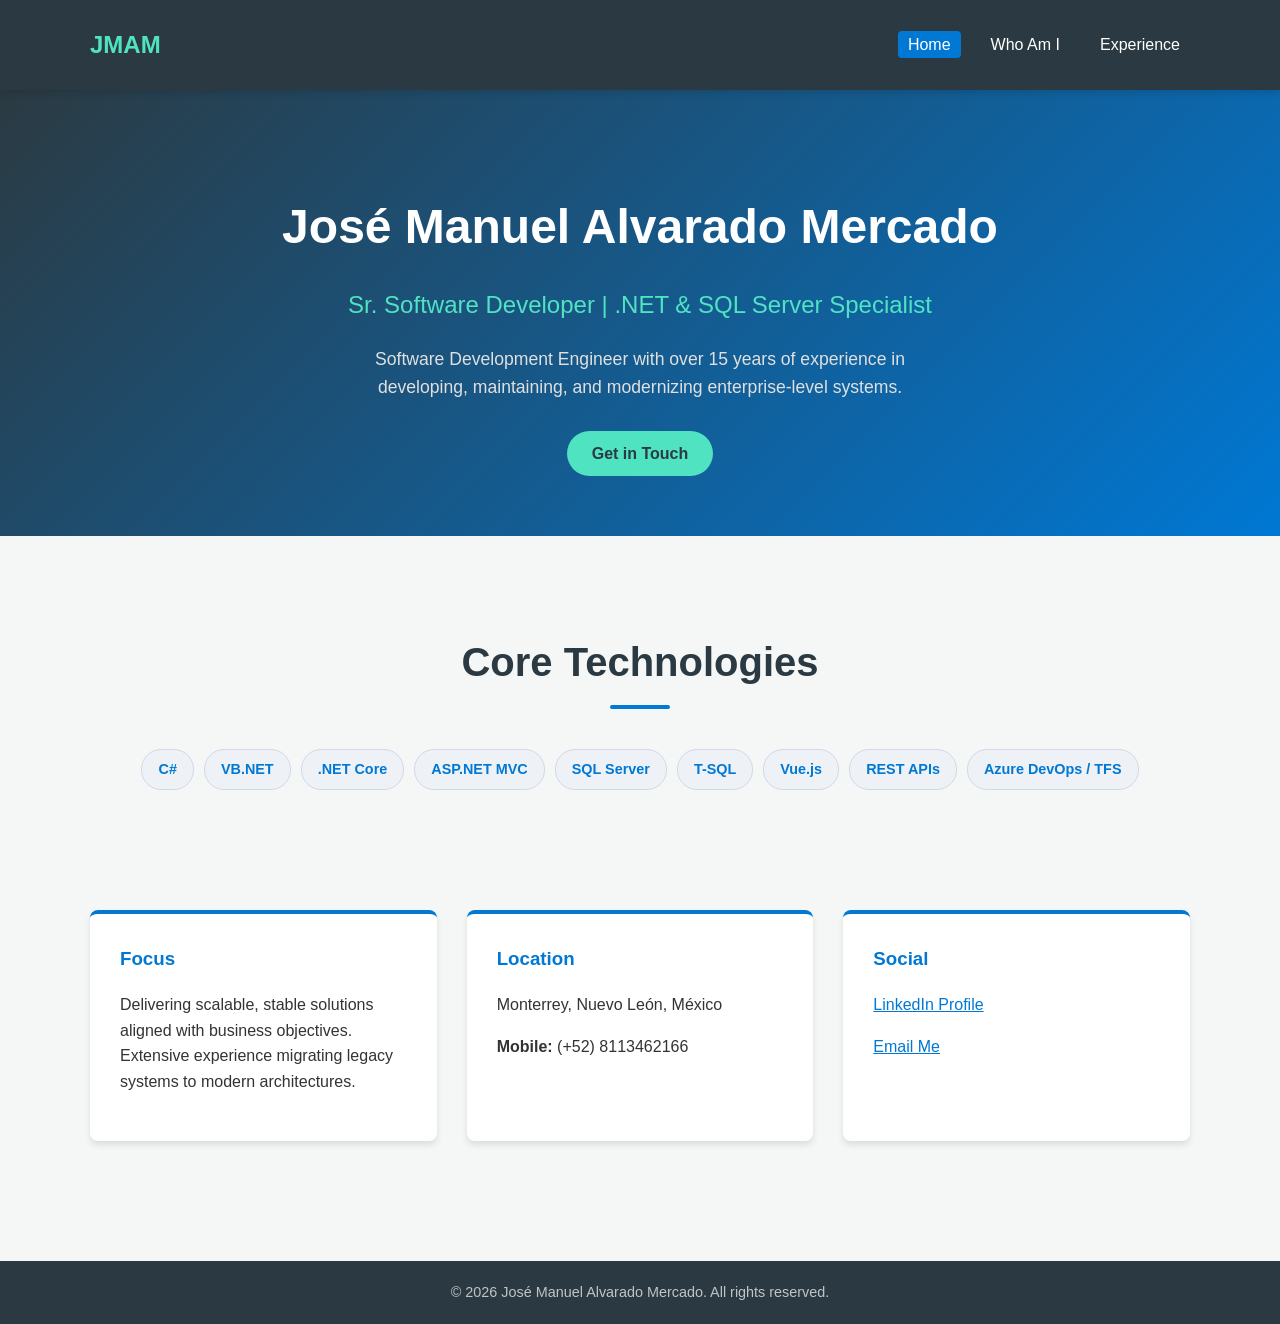
==== index.html @ 151bdc38 "Subir pagina" ====
<!DOCTYPE html>
<html lang="en">
<head>
    <meta charset="UTF-8">
    <meta name="viewport" content="width=device-width, initial-scale=1.0">
    <title>CV - José Manuel Alvarado Mercado</title>
    <link rel="stylesheet" href="style.css">
</head>
<body>

    <header>
        <div class="container">
            <nav>
                <a href="index.html" class="logo">JMAM</a>
                <ul>
                    <li><a href="index.html" class="active">Home</a></li>
                    <li><a href="about.html">Who Am I</a></li>
                    <li><a href="experience.html">Experience</a></li>
                </ul>
            </nav>
        </div>
    </header>

    <section class="hero">
        <div class="container">
            <h1>José Manuel Alvarado Mercado</h1>
            <h2>Sr. Software Developer | .NET & SQL Server Specialist</h2>
            <p>Software Development Engineer with over 15 years of experience in developing, maintaining, and modernizing enterprise-level systems.</p>
            <a href="mailto:jose_alvarado@live.com.mx" class="btn">Get in Touch</a>
        </div>
    </section>

    <section class="skills-highlight">
        <div class="container">
            <h2 class="section-title">Core Technologies</h2>
            <div class="skills-container">
                <span class="skill-badge">C#</span>
                <span class="skill-badge">VB.NET</span>
                <span class="skill-badge">.NET Core</span>
                <span class="skill-badge">ASP.NET MVC</span>
                <span class="skill-badge">SQL Server</span>
                <span class="skill-badge">T-SQL</span>
                <span class="skill-badge">Vue.js</span>
                <span class="skill-badge">REST APIs</span>
                <span class="skill-badge">Azure DevOps / TFS</span>
            </div>
        </div>
    </section>

    <section>
        <div class="container">
            <div class="card-grid">
                <div class="card">
                    <h3>Focus</h3>
                    <p>Delivering scalable, stable solutions aligned with business objectives. Extensive experience migrating legacy systems to modern architectures.</p>
                </div>
                <div class="card">
                    <h3>Location</h3>
                    <p>Monterrey, Nuevo León, México</p>
                    <p><strong>Mobile:</strong> (+52) 8113462166</p>
                </div>
                <div class="card">
                    <h3>Social</h3>
                    <p><a href="https://www.linkedin.com/in/josemanuel230975/" target="_blank" style="color: var(--primary);">LinkedIn Profile</a></p>
                    <p><a href="mailto:jose_alvarado@live.com.mx" style="color: var(--primary);">Email Me</a></p>
                </div>
            </div>
        </div>
    </section>

    <footer>
        <div class="container">
            <p>&copy; 2026 José Manuel Alvarado Mercado. All rights reserved.</p>
        </div>
    </footer>

</body>
</html>
---- style.css ----
:root {
    --primary: #0078d4; /* Microsoft Blue inspired */
    --secondary: #2b3a42;
    --accent: #50e3c2;
    --background: #f4f7f6;
    --card-bg: #ffffff;
    --text-color: #333333;
    --muted-text: #666666;
    --border-radius: 8px;
    --shadow: 0 4px 6px rgba(0, 0, 0, 0.1);
    --transition: all 0.3s ease;
}

body {
    font-family: 'Segoe UI', Tahoma, Geneva, Verdana, sans-serif;
    background-color: var(--background);
    color: var(--text-color);
    margin: 0;
    padding: 0;
    line-height: 1.6;
}

header {
    background-color: var(--secondary);
    color: white;
    padding: 1rem 0;
    box-shadow: var(--shadow);
    position: sticky;
    top: 0;
    z-index: 100;
}

.container {
    max-width: 1100px;
    margin: 0 auto;
    padding: 0 20px;
}

nav {
    display: flex;
    justify-content: space-between;
    align-items: center;
}

.logo {
    font-size: 1.5rem;
    font-weight: bold;
    color: var(--accent);
    text-decoration: none;
}

nav ul {
    list-style: none;
    padding: 0;
    display: flex;
    gap: 20px;
}

nav ul li a {
    color: white;
    text-decoration: none;
    font-weight: 500;
    transition: var(--transition);
    padding: 5px 10px;
    border-radius: 4px;
}

nav ul li a:hover, nav ul li a.active {
    background-color: var(--primary);
    color: white;
}

/* Hero Section */
.hero {
    background: linear-gradient(135deg, var(--secondary) 0%, var(--primary) 100%);
    color: white;
    padding: 60px 0;
    text-align: center;
}

.hero h1 {
    font-size: 3rem;
    margin-bottom: 10px;
}

.hero h2 {
    font-size: 1.5rem;
    font-weight: 300;
    margin-bottom: 20px;
    color: var(--accent);
}

.hero p {
    font-size: 1.1rem;
    max-width: 600px;
    margin: 0 auto 30px;
    color: #e0e0e0;
}

.btn {
    display: inline-block;
    padding: 10px 25px;
    background-color: var(--accent);
    color: var(--secondary);
    text-decoration: none;
    border-radius: 50px;
    font-weight: bold;
    transition: var(--transition);
}

.btn:hover {
    background-color: #3bdfb8;
    transform: translateY(-2px);
}

/* Sections */
section {
    padding: 60px 0;
}

h2.section-title {
    text-align: center;
    font-size: 2.5rem;
    margin-bottom: 40px;
    color: var(--secondary);
    position: relative;
    padding-bottom: 15px;
}

h2.section-title::after {
    content: '';
    position: absolute;
    bottom: 0;
    left: 50%;
    transform: translateX(-50%);
    width: 60px;
    height: 4px;
    background-color: var(--primary);
    border-radius: 2px;
}

/* Cards */
.card-grid {
    display: grid;
    grid-template-columns: repeat(auto-fit, minmax(300px, 1fr));
    gap: 30px;
}

.card {
    background: var(--card-bg);
    padding: 30px;
    border-radius: var(--border-radius);
    box-shadow: var(--shadow);
    transition: var(--transition);
    border-top: 4px solid var(--primary);
}

.card:hover {
    transform: translateY(-5px);
    box-shadow: 0 10px 20px rgba(0, 0, 0, 0.15);
}

.card h3 {
    color: var(--primary);
    margin-top: 0;
}

/* Skills Badges */
.skills-container {
    display: flex;
    flex-wrap: wrap;
    gap: 10px;
    justify-content: center;
}

.skill-badge {
    background-color: #eef2f7;
    color: var(--primary);
    padding: 8px 16px;
    border-radius: 20px;
    font-size: 0.9rem;
    font-weight: 600;
    border: 1px solid #d1d9e6;
}

/* Timeline specific for Experience */
.timeline {
    position: relative;
    max-width: 800px;
    margin: 0 auto;
}

.timeline::after {
    content: '';
    position: absolute;
    width: 4px;
    background-color: #ddd;
    top: 0;
    bottom: 0;
    left: 20px; /* Aligned left for responsiveness */
    margin-left: -2px;
}

.timeline-item {
    padding: 10px 40px;
    position: relative;
    background-color: inherit;
    width: 100%;
    box-sizing: border-box;
}

.timeline-item::after {
    content: '';
    position: absolute;
    width: 20px;
    height: 20px;
    right: auto;
    left: 10px; /* Align dot */
    background-color: var(--card-bg);
    border: 4px solid var(--primary);
    top: 25px;
    border-radius: 50%;
    z-index: 1;
}

.timeline-content {
    background-color: white;
    padding: 20px 30px;
    border-radius: var(--border-radius);
    box-shadow: var(--shadow);
}

.timeline-date {
    font-size: 0.85rem;
    color: var(--muted-text);
    margin-bottom: 5px;
    display: block;
    font-weight: bold;
}

.timeline-company {
    color: var(--primary);
    font-weight: bold;
    font-size: 1.1rem;
}

/* Footer */
footer {
    background-color: var(--secondary);
    color: white;
    text-align: center;
    padding: 20px 0;
    margin-top: 60px;
}

footer p {
    margin: 0;
    font-size: 0.9rem;
    opacity: 0.7;
}

/* Utility */
.logo-placeholder {
    width: 50px;
    height: 50px;
    background: #ddd;
    border-radius: 50%;
    display: inline-block;
    margin-bottom: 15px;
}

@media screen and (max-width: 600px) {
    .timeline::after {
        left: 20px;
    }
    .timeline-item {
        padding-left: 50px;
    }
    .timeline-item::after {
        left: 10px;
    }
    .hero h1 {
        font-size: 2rem;
    }
}
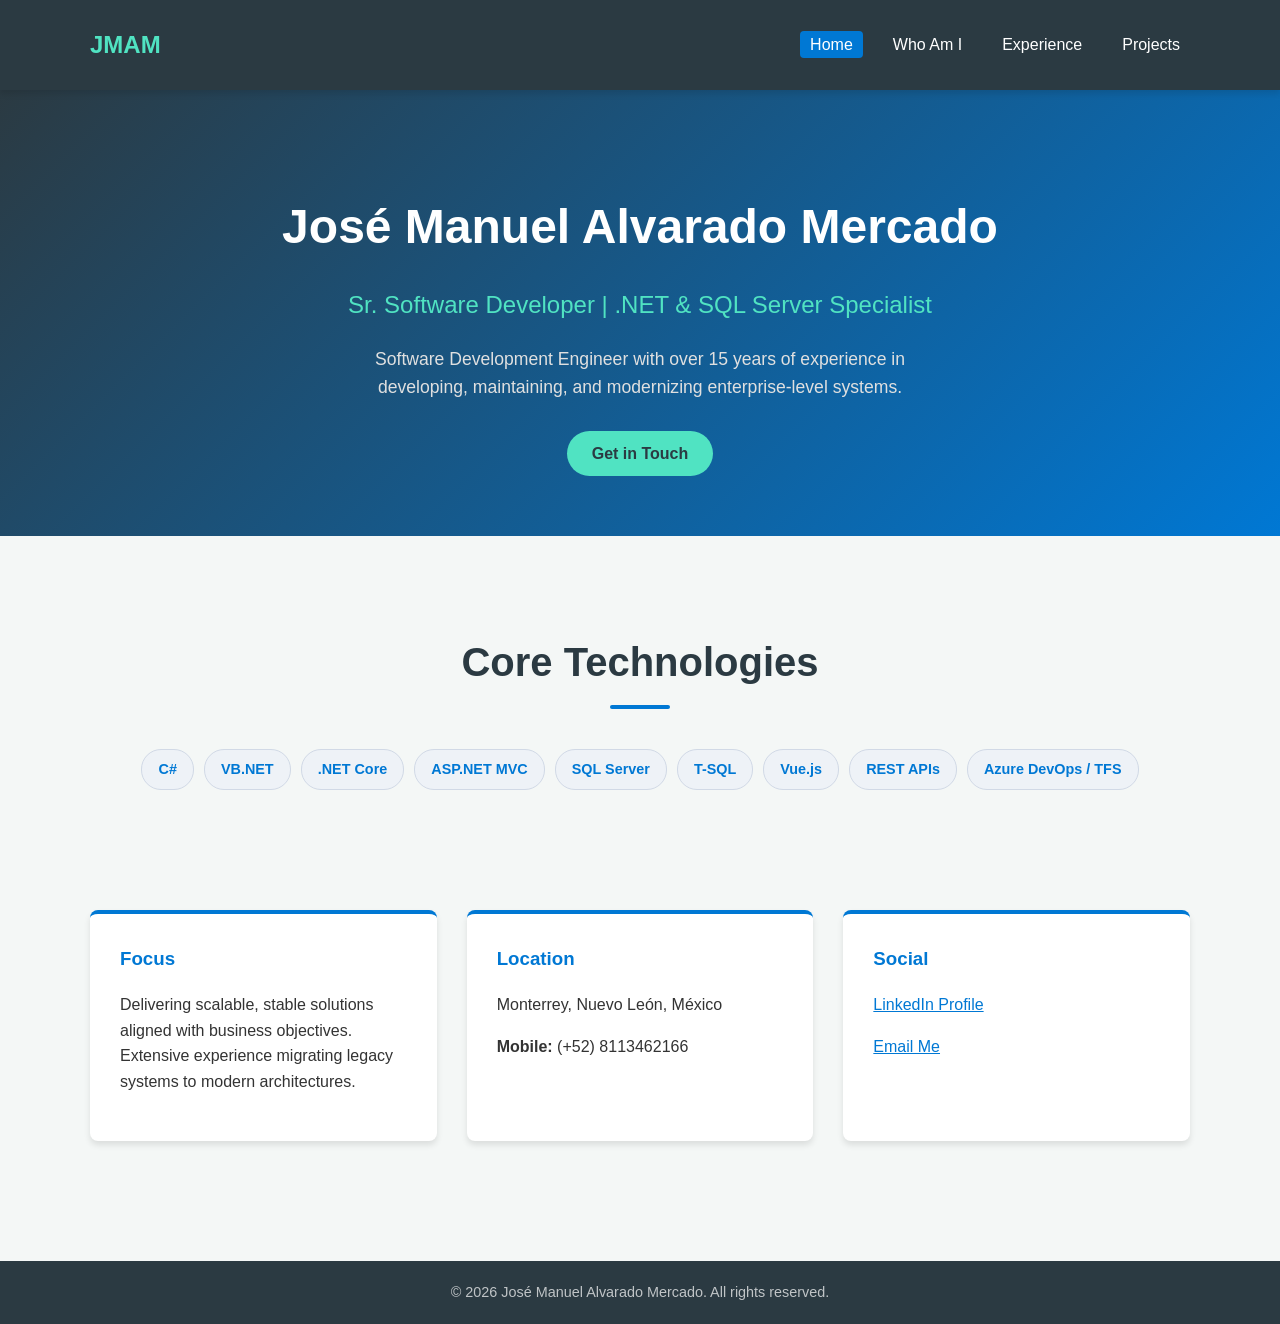
==== commit 7d45fe77: "Actualizar Sitio con cambios y validaciones" ====
--- a/index.html
+++ b/index.html
@@ -4,22 +4,11 @@
     <meta charset="UTF-8">
     <meta name="viewport" content="width=device-width, initial-scale=1.0">
     <title>CV - José Manuel Alvarado Mercado</title>
-    <link rel="stylesheet" href="style.css">
+    <link rel="stylesheet" href="style.min.css">
 </head>
 <body>
 
-    <header>
-        <div class="container">
-            <nav>
-                <a href="index.html" class="logo">JMAM</a>
-                <ul>
-                    <li><a href="index.html" class="active">Home</a></li>
-                    <li><a href="about.html">Who Am I</a></li>
-                    <li><a href="experience.html">Experience</a></li>
-                </ul>
-            </nav>
-        </div>
-    </header>
+    <header id="main-nav"></header>
 
     <section class="hero">
         <div class="container">
@@ -74,5 +63,6 @@
         </div>
     </footer>
 
+    <script src="navigation.min.js"></script>
 </body>
 </html>
--- a/style.min.css
+++ b/style.min.css
@@ -0,0 +1 @@
+:root{--primary:#0078d4;--secondary:#2b3a42;--accent:#50e3c2;--background:#f4f7f6;--card-bg:#ffffff;--text-color:#333333;--muted-text:#666666;--border-radius:8px;--shadow:0 4px 6px rgba(0,0,0,0.1);--transition:all 0.3s ease}body{font-family:'Segoe UI',Tahoma,Geneva,Verdana,sans-serif;background-color:var(--background);color:var(--text-color);margin:0;padding:0;line-height:1.6}header{background-color:var(--secondary);color:#fff;padding:1rem 0;box-shadow:var(--shadow);position:sticky;top:0;z-index:100}.container{max-width:1100px;margin:0 auto;padding:0 20px}nav{display:flex;justify-content:space-between;align-items:center}.logo{font-size:1.5rem;font-weight:700;color:var(--accent);text-decoration:none}nav ul{list-style:none;padding:0;display:flex;gap:20px}nav ul li a{color:#fff;text-decoration:none;font-weight:500;transition:var(--transition);padding:5px 10px;border-radius:4px}nav ul li a.active,nav ul li a:hover{background-color:var(--primary);color:#fff}.hero{background:linear-gradient(135deg,var(--secondary) 0%,var(--primary) 100%);color:#fff;padding:60px 0;text-align:center}.hero h1{font-size:3rem;margin-bottom:10px}.hero h2{font-size:1.5rem;font-weight:300;margin-bottom:20px;color:var(--accent)}.hero p{font-size:1.1rem;max-width:600px;margin:0 auto 30px;color:#e0e0e0}.btn{display:inline-block;padding:10px 25px;background-color:var(--accent);color:var(--secondary);text-decoration:none;border-radius:50px;font-weight:700;transition:var(--transition)}.btn:hover{background-color:#3bdfb8;transform:translateY(-2px)}section{padding:60px 0}h2.section-title{text-align:center;font-size:2.5rem;margin-bottom:40px;color:var(--secondary);position:relative;padding-bottom:15px}h2.section-title::after{content:'';position:absolute;bottom:0;left:50%;transform:translateX(-50%);width:60px;height:4px;background-color:var(--primary);border-radius:2px}.card-grid{display:grid;grid-template-columns:repeat(auto-fit,minmax(300px,1fr));gap:30px}.card{background:var(--card-bg);padding:30px;border-radius:var(--border-radius);box-shadow:var(--shadow);transition:var(--transition);border-top:4px solid var(--primary)}.card:hover{transform:translateY(-5px);box-shadow:0 10px 20px rgba(0,0,0,0.15)}.card h3{color:var(--primary);margin-top:0}.skills-container{display:flex;flex-wrap:wrap;gap:10px;justify-content:center}.skill-badge{background-color:#eef2f7;color:var(--primary);padding:8px 16px;border-radius:20px;font-size:.9rem;font-weight:600;border:1px solid #d1d9e6}.timeline{position:relative;max-width:800px;margin:0 auto}.timeline::after{content:'';position:absolute;width:4px;background-color:#ddd;top:0;bottom:0;left:20px;margin-left:-2px}.timeline-item{padding:10px 40px;position:relative;background-color:inherit;width:100%;box-sizing:border-box}.timeline-item::after{content:'';position:absolute;width:20px;height:20px;right:auto;left:10px;background-color:var(--card-bg);border:4px solid var(--primary);top:25px;border-radius:50%;z-index:1}.timeline-content{background-color:#fff;padding:20px 30px;border-radius:var(--border-radius);box-shadow:var(--shadow)}.timeline-date{font-size:.85rem;color:var(--muted-text);margin-bottom:5px;display:block;font-weight:700}.timeline-company{color:var(--primary);font-weight:700;font-size:1.1rem}footer{background-color:var(--secondary);color:#fff;text-align:center;padding:20px 0;margin-top:60px}footer p{margin:0;font-size:.9rem;opacity:.7}.logo-placeholder{width:50px;height:50px;background:#ddd;border-radius:50%;display:inline-block;margin-bottom:15px}@media screen and (max-width:600px){.timeline::after{left:20px}.timeline-item{padding-left:50px}.timeline-item::after{left:10px}.hero h1{font-size:2rem}}.experience-card{margin-bottom:2rem;padding:1.5rem;border-left:4px solid var(--primary);background-color:#fff;box-shadow:0 2px 4px rgba(0,0,0,0.1)}.experience-title{font-size:1.25rem;font-weight:700;color:var(--secondary);margin-bottom:.5rem}.experience-company{font-weight:600;color:var(--primary)}.experience-date{color:var(--muted-text);font-size:.9rem;margin-bottom:1rem;display:block}.experience-details{list-style-type:disc;padding-left:20px}.experience-details li{margin-bottom:.5rem}.profile-section{display:flex;align-items:center;gap:40px}.avatar-placeholder{width:150px;height:150px;background-color:var(--accent);border-radius:50%;display:flex;justify-content:center;align-items:center;color:#fff;font-size:3rem;font-weight:700}@media (max-width:768px){.profile-section{flex-direction:column;text-align:center}}.project-link{display:inline-block;margin-top:15px;color:var(--primary);text-decoration:none;font-weight:600;border-bottom:2px solid transparent;transition:var(--transition)}.project-link:hover{border-bottom-color:var(--primary);padding-left:5px}.project-meta{font-size:.85rem;color:var(--muted-text);margin-bottom:10px;display:flex;gap:10px}.tag{background:#eef2f7;padding:2px 8px;border-radius:4px;font-size:.75rem}
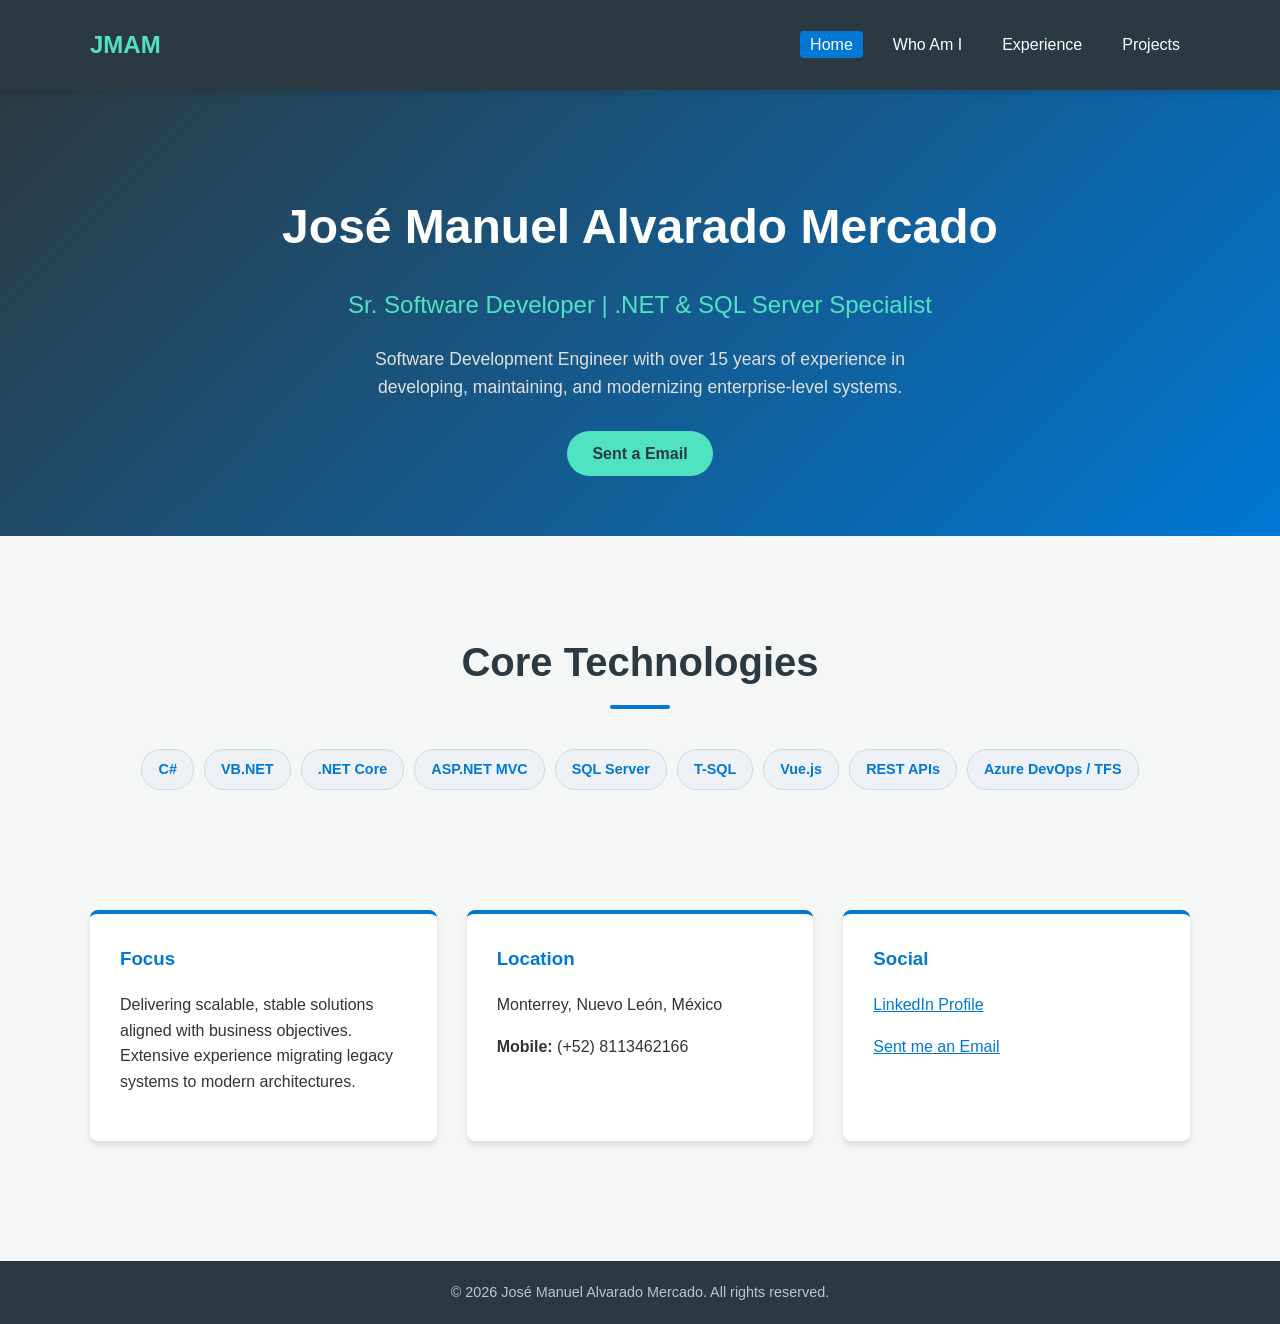
==== commit ff26f165: "actualizar home y readme" ====
--- a/index.html
+++ b/index.html
@@ -1,11 +1,13 @@
 <!DOCTYPE html>
 <html lang="en">
+
 <head>
     <meta charset="UTF-8">
     <meta name="viewport" content="width=device-width, initial-scale=1.0">
     <title>CV - José Manuel Alvarado Mercado</title>
     <link rel="stylesheet" href="style.min.css">
 </head>
+
 <body>
 
     <header id="main-nav"></header>
@@ -14,8 +16,9 @@
         <div class="container">
             <h1>José Manuel Alvarado Mercado</h1>
             <h2>Sr. Software Developer | .NET & SQL Server Specialist</h2>
-            <p>Software Development Engineer with over 15 years of experience in developing, maintaining, and modernizing enterprise-level systems.</p>
-            <a href="mailto:jose_alvarado@live.com.mx" class="btn">Get in Touch</a>
+            <p>Software Development Engineer with over 15 years of experience in developing, maintaining, and
+                modernizing enterprise-level systems.</p>
+            <a href="mailto:jose_alvarado@live.com.mx" class="btn">Sent a Email</a>
         </div>
     </section>
 
@@ -41,7 +44,8 @@
             <div class="card-grid">
                 <div class="card">
                     <h3>Focus</h3>
-                    <p>Delivering scalable, stable solutions aligned with business objectives. Extensive experience migrating legacy systems to modern architectures.</p>
+                    <p>Delivering scalable, stable solutions aligned with business objectives. Extensive experience
+                        migrating legacy systems to modern architectures.</p>
                 </div>
                 <div class="card">
                     <h3>Location</h3>
@@ -50,8 +54,10 @@
                 </div>
                 <div class="card">
                     <h3>Social</h3>
-                    <p><a href="https://www.linkedin.com/in/josemanuel230975/" target="_blank" style="color: var(--primary);">LinkedIn Profile</a></p>
-                    <p><a href="mailto:jose_alvarado@live.com.mx" style="color: var(--primary);">Email Me</a></p>
+                    <p><a href="https://www.linkedin.com/in/josemanuel230975/" target="_blank"
+                            style="color: var(--primary);">LinkedIn Profile</a></p>
+                    <p><a href="mailto:jose_alvarado@live.com.mx" style="color: var(--primary);">Sent me an Email</a>
+                    </p>
                 </div>
             </div>
         </div>
@@ -65,4 +71,5 @@
 
     <script src="navigation.min.js"></script>
 </body>
-</html>
+
+</html>
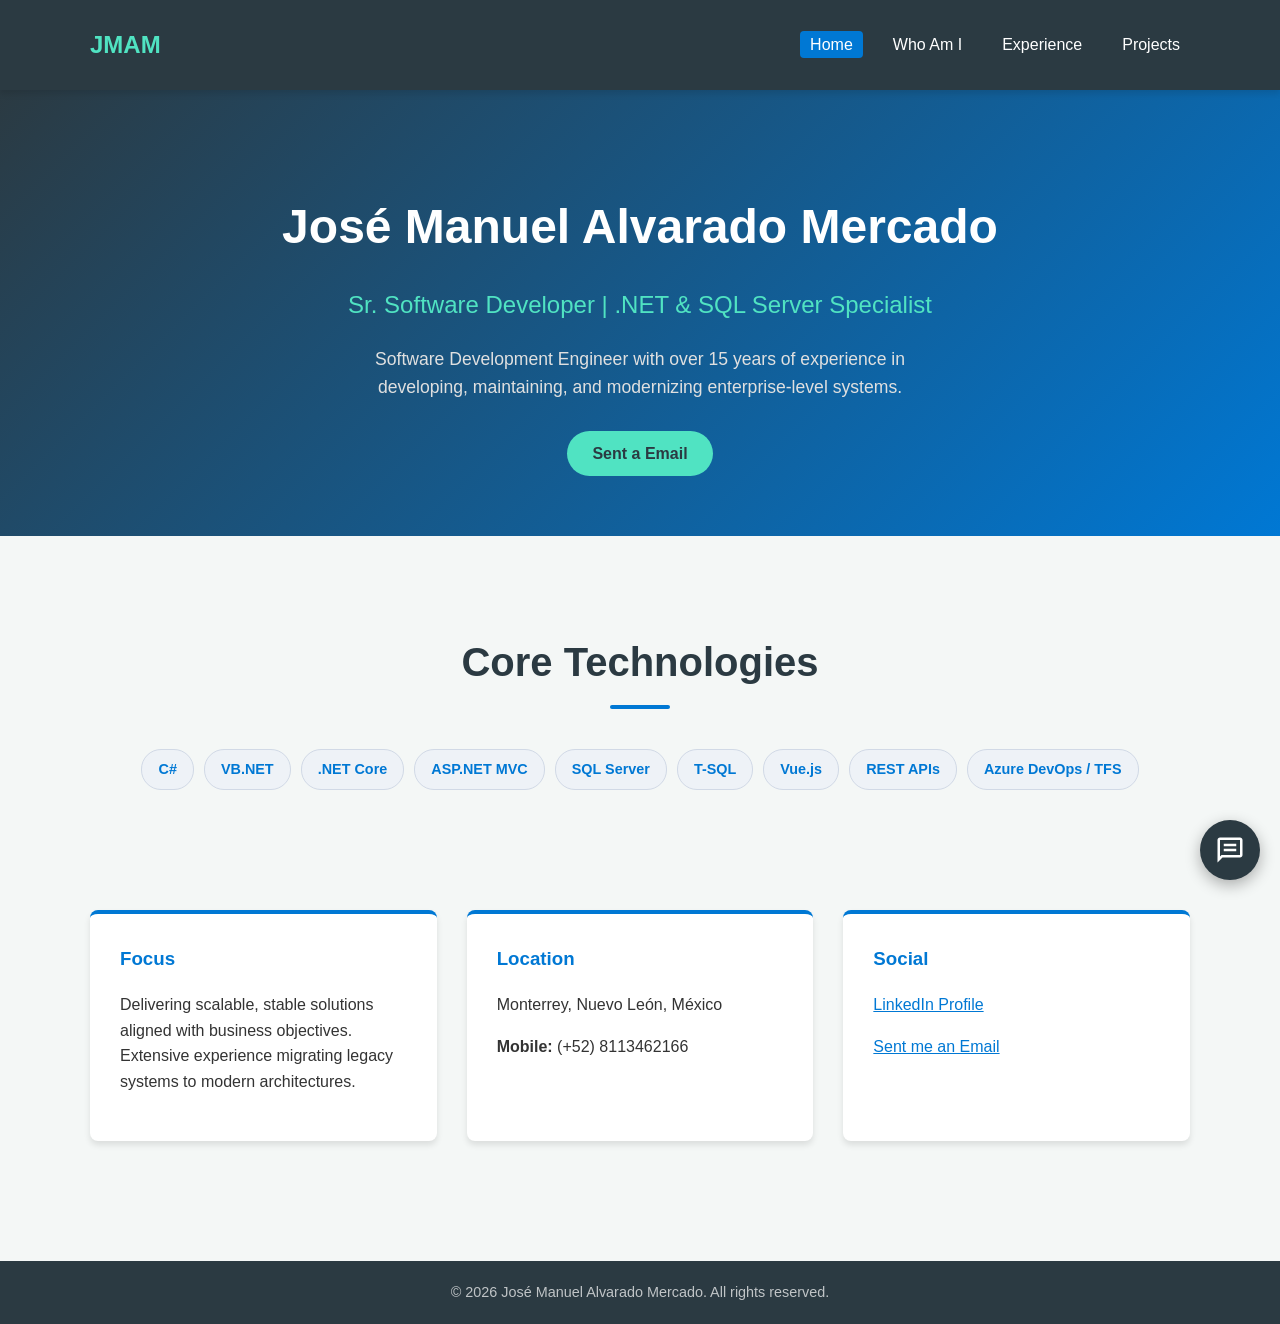
==== commit 69580284: "versionamiento" ====
--- a/index.html
+++ b/index.html
@@ -69,7 +69,7 @@
         </div>
     </footer>
 
-    <script src="navigation.min.js"></script>
+    <script src="navigation.min.js?v=1.0.2"></script>
 </body>
 
 </html>
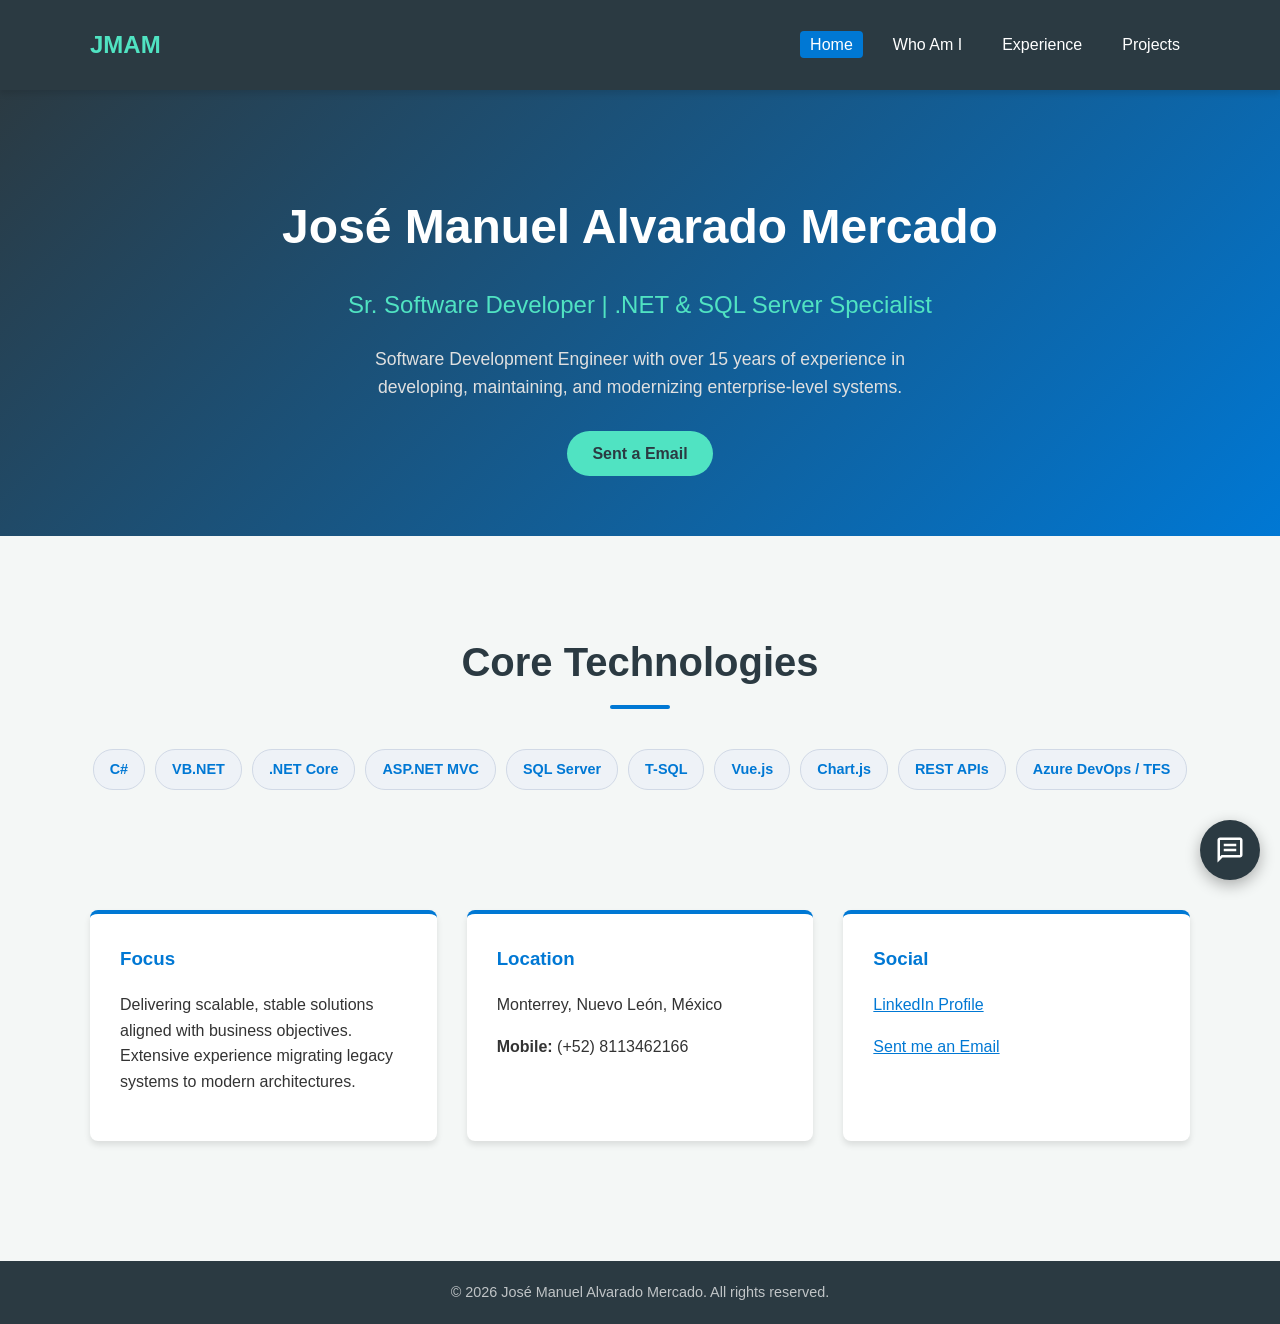
==== commit 126ed3dd: "agragar nuevo proyecto" ====
--- a/index.html
+++ b/index.html
@@ -33,6 +33,7 @@
                 <span class="skill-badge">SQL Server</span>
                 <span class="skill-badge">T-SQL</span>
                 <span class="skill-badge">Vue.js</span>
+                <span class="skill-badge">Chart.js</span>
                 <span class="skill-badge">REST APIs</span>
                 <span class="skill-badge">Azure DevOps / TFS</span>
             </div>
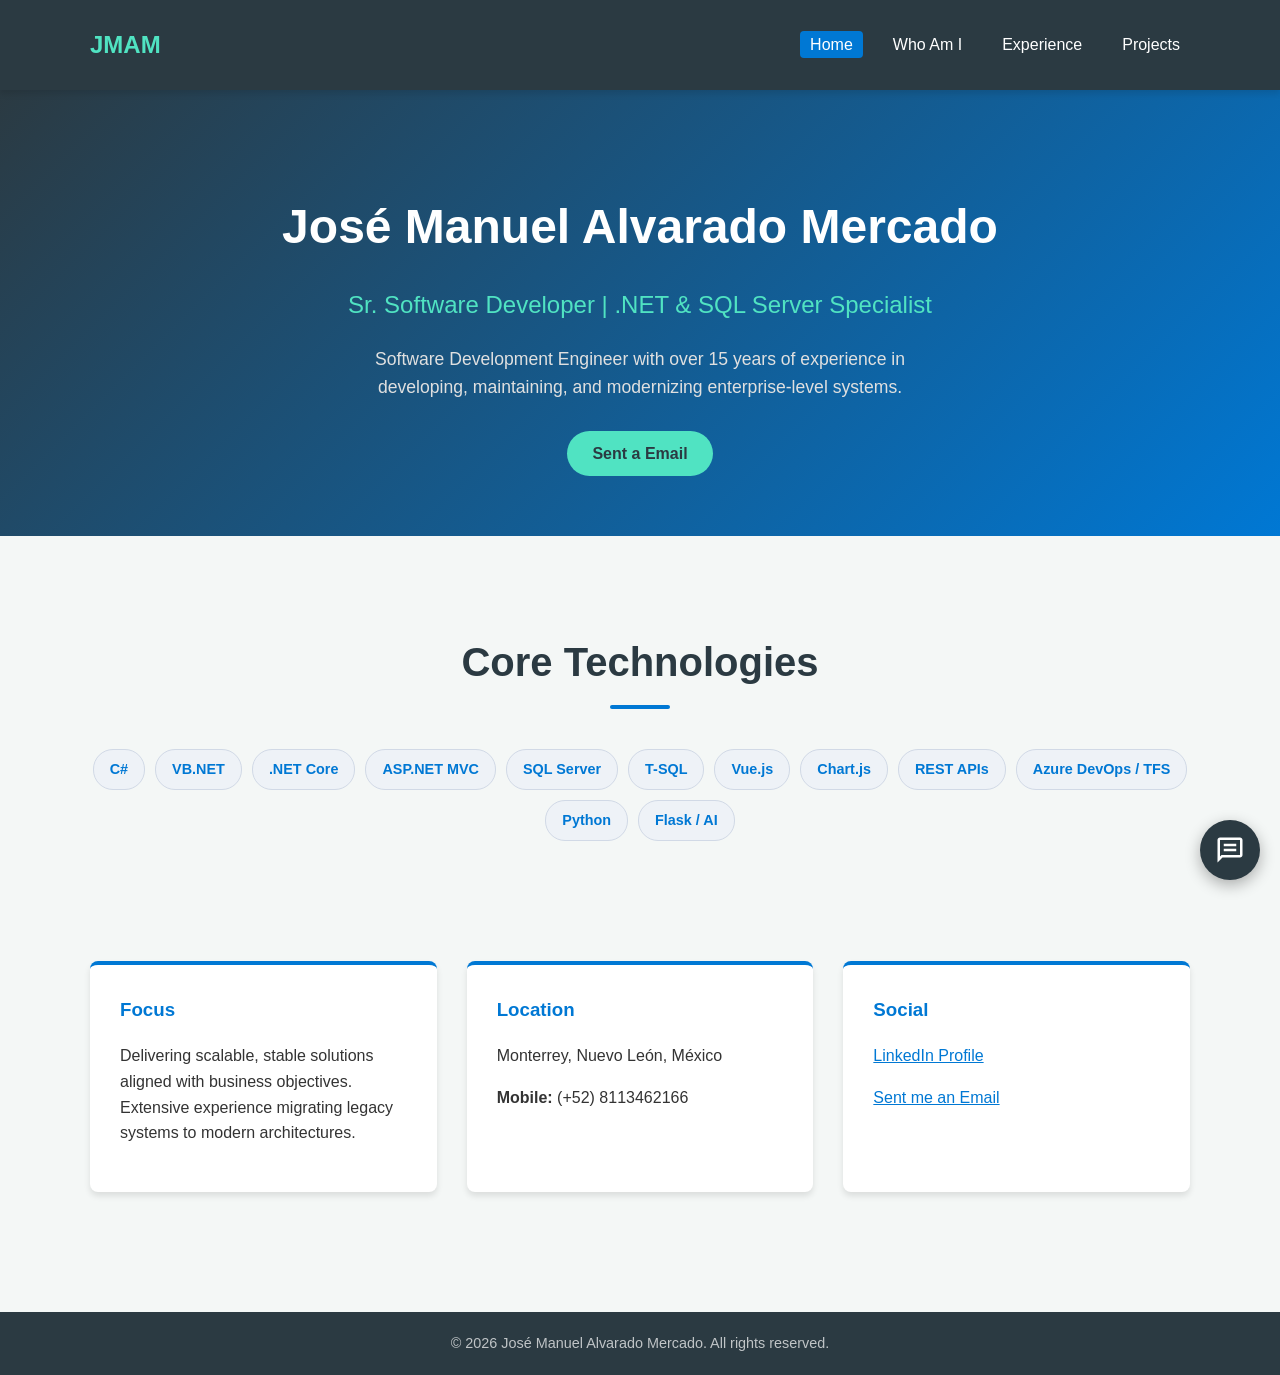
==== commit 496d3171: "actualizar proyectos" ====
--- a/index.html
+++ b/index.html
@@ -36,6 +36,8 @@
                 <span class="skill-badge">Chart.js</span>
                 <span class="skill-badge">REST APIs</span>
                 <span class="skill-badge">Azure DevOps / TFS</span>
+                <span class="skill-badge">Python</span>
+                <span class="skill-badge">Flask / AI</span>
             </div>
         </div>
     </section>
